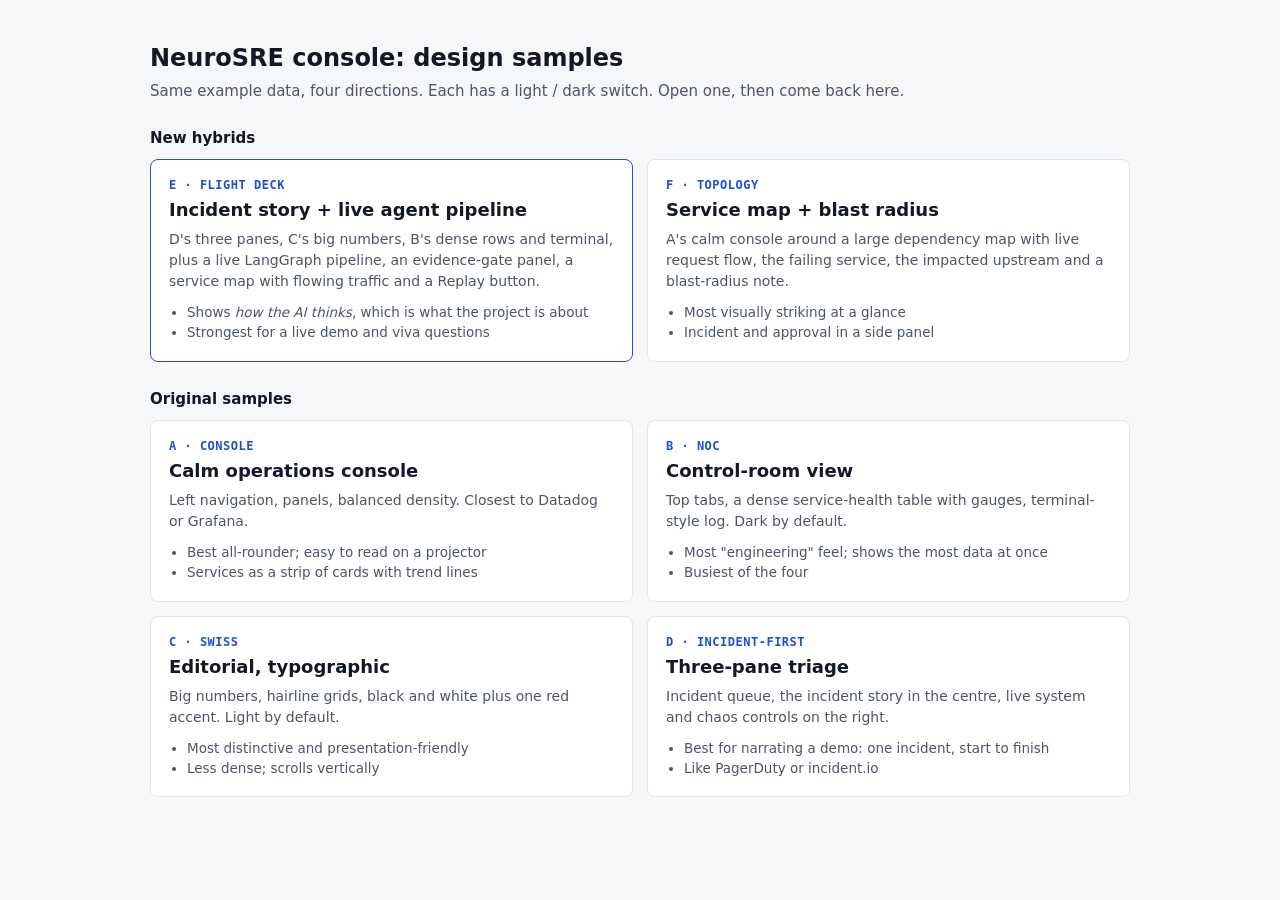
==== design/index.html @ 81d51871 "Design samples A-F for the new web console Co-Authored-By: Claude Opus 5.5 <noreply@anthropic.com>" ====
<!doctype html>
<html lang="en">
<head>
<meta charset="utf-8">
<meta name="viewport" content="width=device-width, initial-scale=1">
<title>NeuroSRE design samples</title>
<style>
:root { --bg: #f6f7f9; --card: #fff; --line: #e1e4ea; --text: #121826; --text-2: #4a5568; --accent: #1d4ed8; }
@media (prefers-color-scheme: dark) { :root { --bg: #0e1116; --card: #151a21; --line: #262d37; --text: #e6e9ee; --text-2: #a9b1bd; --accent: #6b9bff; } }
body { margin: 0; background: var(--bg); color: var(--text); font: 15px/1.5 "Segoe UI", system-ui, sans-serif; }
main { max-width: 980px; margin: 0 auto; padding: 40px 24px; }
h1 { margin: 0 0 4px; font-size: 24px; } p.lead { margin: 0 0 24px; color: var(--text-2); }
.grid { display: grid; grid-template-columns: repeat(2, minmax(0, 1fr)); gap: 14px; }
a.card { display: block; background: var(--card); border: 1px solid var(--line); border-radius: 8px; padding: 18px; color: inherit; text-decoration: none; }
a.card:hover { border-color: var(--accent); }
a.card:focus-visible { outline: 2px solid var(--accent); outline-offset: 2px; }
.k { font: 600 12px Consolas, monospace; color: var(--accent); letter-spacing: .5px; }
h2 { margin: 4px 0 6px; font-size: 18px; }
.card p { margin: 0 0 10px; color: var(--text-2); font-size: 14px; }
.card ul { margin: 0; padding-left: 18px; color: var(--text-2); font-size: 13.5px; }
@media (max-width: 720px) { .grid { grid-template-columns: 1fr; } }
</style>
</head>
<body>
<main>
  <h1>NeuroSRE console: design samples</h1>
  <p class="lead">Same example data, four directions. Each has a light / dark switch. Open one, then come back here.</p>
  <h2 style="margin:0 0 10px;font-size:15px">New hybrids</h2>
  <div class="grid" style="margin-bottom:26px">
    <a class="card" href="console-e-flightdeck.html" style="border-color:var(--accent)"><div class="k">E · FLIGHT DECK</div><h2>Incident story + live agent pipeline</h2>
      <p>D's three panes, C's big numbers, B's dense rows and terminal, plus a live LangGraph pipeline, an evidence-gate panel, a service map with flowing traffic and a Replay button.</p>
      <ul><li>Shows <em>how the AI thinks</em>, which is what the project is about</li><li>Strongest for a live demo and viva questions</li></ul></a>
    <a class="card" href="console-f-topology.html"><div class="k">F · TOPOLOGY</div><h2>Service map + blast radius</h2>
      <p>A's calm console around a large dependency map with live request flow, the failing service, the impacted upstream and a blast-radius note.</p>
      <ul><li>Most visually striking at a glance</li><li>Incident and approval in a side panel</li></ul></a>
  </div>
  <h2 style="margin:0 0 10px;font-size:15px">Original samples</h2>
  <div class="grid">
    <a class="card" href="console-mockup.html"><div class="k">A · CONSOLE</div><h2>Calm operations console</h2>
      <p>Left navigation, panels, balanced density. Closest to Datadog or Grafana.</p>
      <ul><li>Best all-rounder; easy to read on a projector</li><li>Services as a strip of cards with trend lines</li></ul></a>
    <a class="card" href="console-b-noc.html"><div class="k">B · NOC</div><h2>Control-room view</h2>
      <p>Top tabs, a dense service-health table with gauges, terminal-style log. Dark by default.</p>
      <ul><li>Most "engineering" feel; shows the most data at once</li><li>Busiest of the four</li></ul></a>
    <a class="card" href="console-c-swiss.html"><div class="k">C · SWISS</div><h2>Editorial, typographic</h2>
      <p>Big numbers, hairline grids, black and white plus one red accent. Light by default.</p>
      <ul><li>Most distinctive and presentation-friendly</li><li>Less dense; scrolls vertically</li></ul></a>
    <a class="card" href="console-d-triage.html"><div class="k">D · INCIDENT-FIRST</div><h2>Three-pane triage</h2>
      <p>Incident queue, the incident story in the centre, live system and chaos controls on the right.</p>
      <ul><li>Best for narrating a demo: one incident, start to finish</li><li>Like PagerDuty or incident.io</li></ul></a>
  </div>
</main>
</body>
</html>
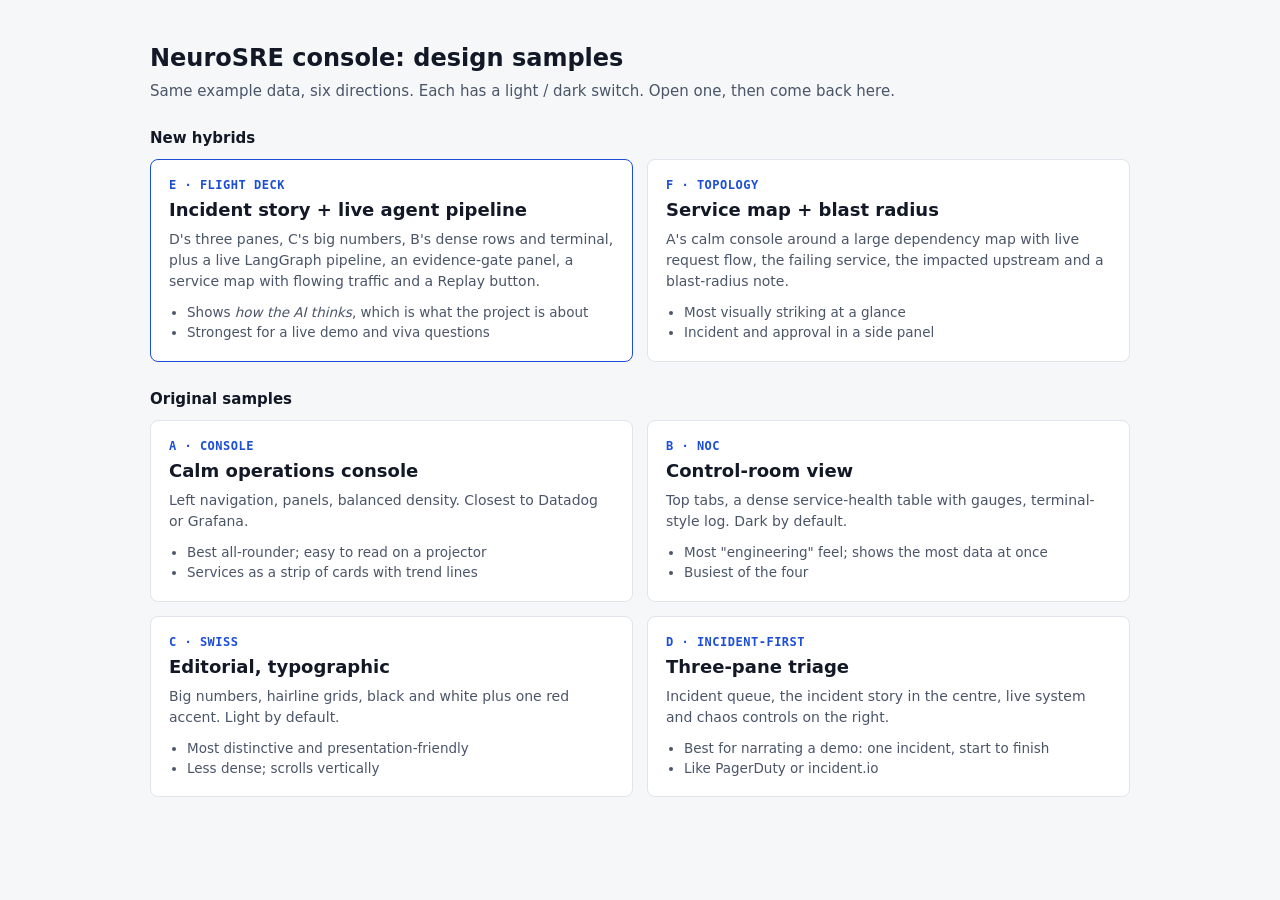
==== commit d1401df3: "Design index wording Co-Authored-By: Claude Opus 5.5 <noreply@anthropic.com>" ====
--- a/design/index.html
+++ b/design/index.html
@@ -24,7 +24,7 @@
 <body>
 <main>
   <h1>NeuroSRE console: design samples</h1>
-  <p class="lead">Same example data, four directions. Each has a light / dark switch. Open one, then come back here.</p>
+  <p class="lead">Same example data, six directions. Each has a light / dark switch. Open one, then come back here.</p>
   <h2 style="margin:0 0 10px;font-size:15px">New hybrids</h2>
   <div class="grid" style="margin-bottom:26px">
     <a class="card" href="console-e-flightdeck.html" style="border-color:var(--accent)"><div class="k">E · FLIGHT DECK</div><h2>Incident story + live agent pipeline</h2>
